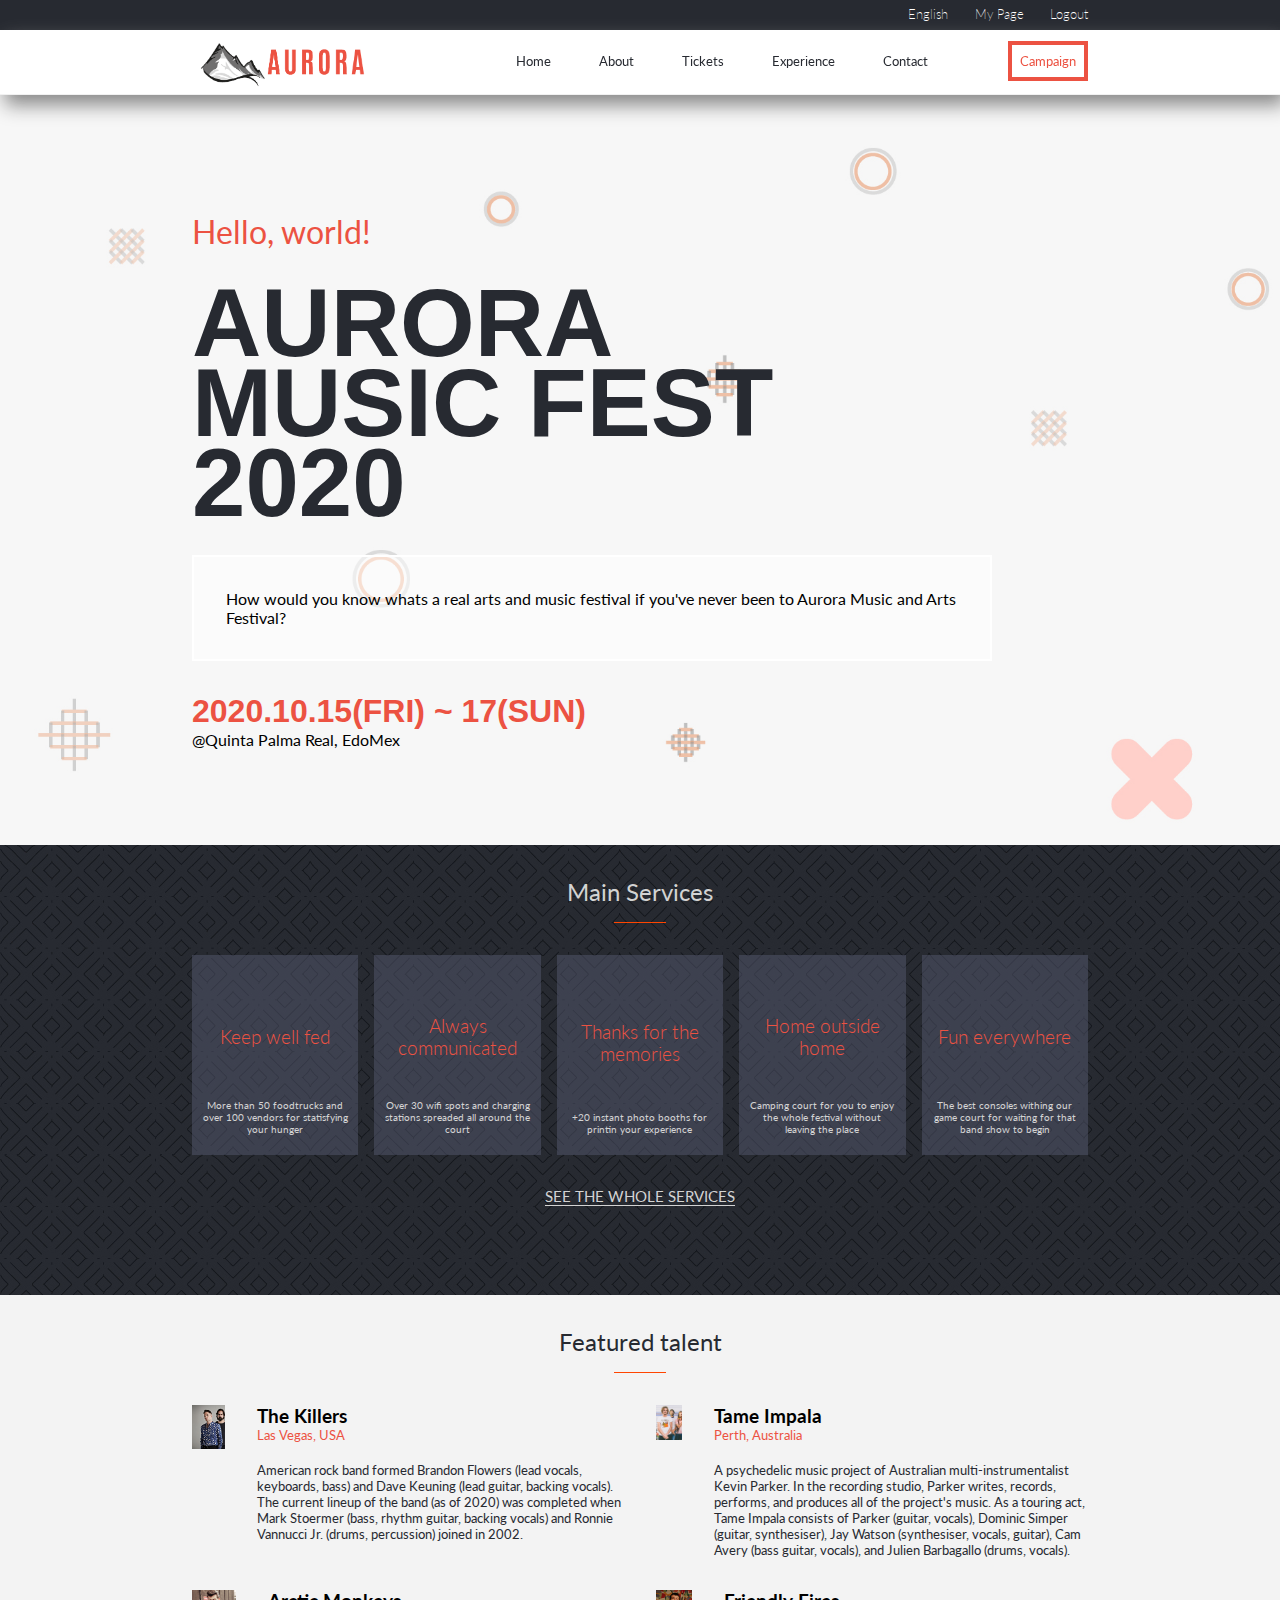
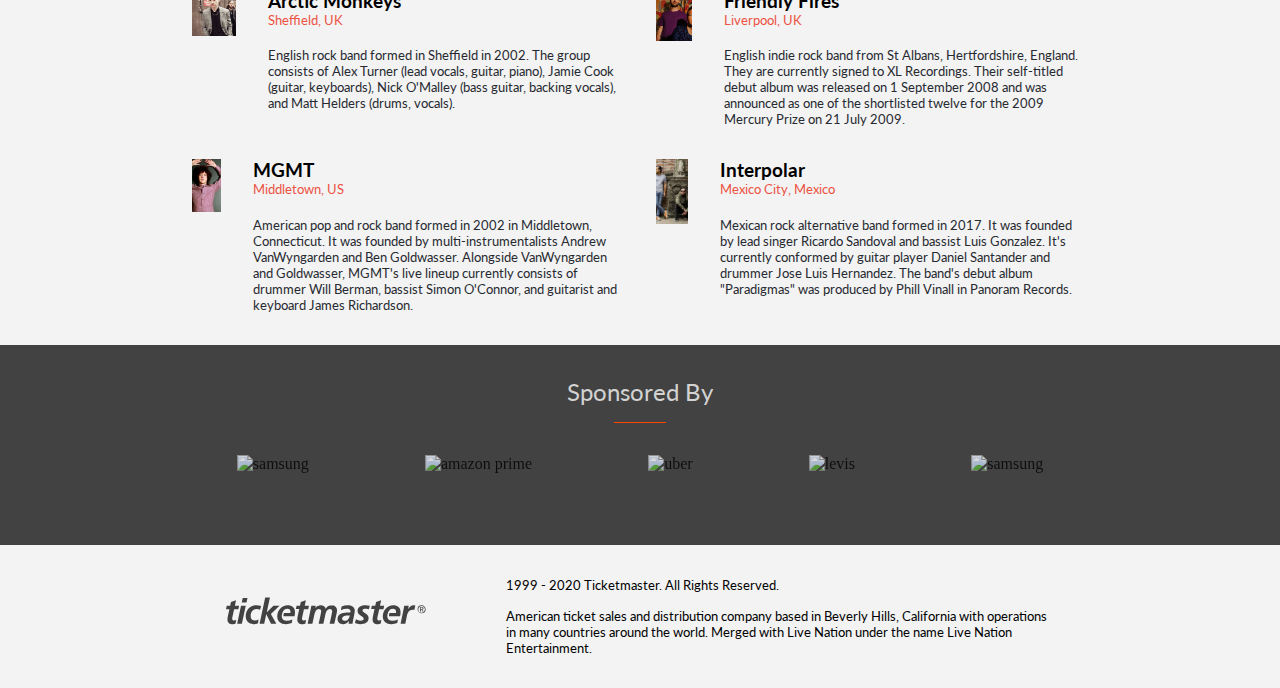
==== about.html @ b19f195b "Added about hml" ====
<!DOCTYPE html>
<html lang="en">

<head>
  <meta charset="UTF-8">
  <meta name="viewport" content="width=device-width, initial-scale=1.0">
  <link rel="stylesheet" href="https://cdnjs.cloudflare.com/ajax/libs/font-awesome/5.12.1/css/all.min.css"
    integrity="sha256-mmgLkCYLUQbXn0B1SRqzHar6dCnv9oZFPEC1g1cwlkk=" crossorigin="anonymous" />
  <link href="//db.onlinewebfonts.com/c/d14035f6b1afeabafbee4abb2ebf0fc6?family=COCOGOOSE" rel="stylesheet"
    type="text/css" />
  <link href="https://fonts.googleapis.com/css?family=Lato&display=swap" rel="stylesheet">
  <link rel="stylesheet" type="text/css" href="style.css">
  <title>Aurora 2020</title>
</head>

<body>
  <header>
    <div class="head-wrapper">
      <div class="links">
        <a href="#">English</a>
        <a href="#">My Page</a>
        <a href="#">Logout</a>
      </div>
      <div class="socials">
        <i class="fab fa-facebook-f"></i>
        <i class="fab fa-twitter"></i>
      </div>
    </div>
  </header>
  <nav class="navbar">
    <div class="nav-wrapper">
      <div class="logo">
        <img src="img/logo.png" alt="main logo" class="logo-img">
      </div>
      <div class="site-sections">
        <ul class="s-list">
          <li><a href="" class="sl-item">Home</a></li>
          <li><a href="" class="sl-item">About</a></li>
          <li><a href="" class="sl-item">Tickets</a></li>
          <li><a href="#" class="sl-item">Experience</a></li>
          <li><a href="#" class="sl-item">Contact</a></li>
          <li><a href="#" class="sl-item campaign">Campaign</a></li>
        </ul>
      </div>
    </div>
  </nav>
  <main>
    <section class="hero b">
      <div class="hero-wrapper">
        <i class="fas fa-bars fa-3x"></i>
        <div class="hero-inner">
          
          <h3>Hello, world!</h3>
          <h1 class="big-text">AURORA MUSIC FEST 2020</h1>
          <div class="exp">
            <p>How would you know whats a real arts and music festival if you've never been to Aurora Music and Arts
              Festival?</p>
          </div>
          <div class="date">
            <h2>2020.10.15(FRI) ~ 17(SUN)</h2>
            <p>@Quinta Palma Real, EdoMex </p>
          </div>
        </div>
      </div>
    </section>

    <section class="program">
      <div class="title-wrapper">
        <h3 class="program-title">Main Services</h3>
        <div class="bottomline"></div>
      </div>
      <div class="boxes">
        <div class="box">
          <i class="fas fa-hamburger fa-3x"></i>
          <h3>Keep well fed</h3>
          <p>More than 50 foodtrucks and over 100 vendors for statisfying your hunger</p>
        </div>
        <div class="box">
          <i class="fas fa-wifi fa-3x"></i>
          <h3>Always communicated</h3>
          <p>Over 30 wifi spots and charging stations spreaded all around the court </p>
        </div>
        <div class="box">
          <i class="fas fa-camera-retro fa-3x"></i>
          <h3>Thanks for the memories</h3>
          <p>+20 instant photo booths for printin your experience</p>
        </div>
        <div class="box">
          <i class="fas fa-campground fa-3x"></i>
          <h3>Home outside home</h3>
          <p>Camping court for you to enjoy the whole festival without leaving the place</p>
        </div>
        <div class="box">
          <i class="fas fa-gamepad fa-3x"></i>
          <h3>Fun everywhere</h3>
          <p>The best consoles withing our game court for waiting for that band show to begin</p>
        </div>
      </div>
      <button class="program-btn">
        See schedule per day
      </button>
      <div class="see-more">
        <a href="#">SEE THE WHOLE SERVICES</a>
      </div>
    </section>

    <section class="line-up">
      <div class="title-wrapper">
        <h3 class="program-title dark">Featured talent</h3>
        <div class="bottomline"></div>
      </div>

      <div class="lineup-wrapper">

        <div class="band">
          <div class="band-imgwrapper">
            <img src="img/band1.jpg" alt="band1" class="band-img">
          </div>

          <div class="band-info">
            <h3>The Killers</h3>
            <p class="toptext">
              Las Vegas, USA
            </p>
            <p class="bottomtext">
              American rock band formed Brandon Flowers (lead vocals,
              keyboards, bass) and Dave Keuning (lead guitar, backing vocals). The current lineup of the band (as of
              2020) was completed when Mark Stoermer (bass, rhythm guitar, backing vocals) and Ronnie Vannucci Jr.
              (drums, percussion) joined in 2002.</p>
          </div>
        </div>

        <div class="band">
          <div class="band-imgwrapper">
            <img src="img/band2.jpg" alt="band2" class="band-img">
          </div>
          <div class="band-info">
            <h3>Tame Impala</h3>
            <p class="toptext">
              Perth, Australia
            </p>
            <p class="bottomtext">
              A psychedelic music project of Australian multi-instrumentalist Kevin Parker. In the recording
              studio, Parker writes, records, performs, and produces all of the project's music. As a touring act,
              Tame Impala consists of Parker (guitar, vocals), Dominic Simper (guitar, synthesiser), Jay Watson
              (synthesiser, vocals, guitar), Cam Avery (bass guitar, vocals), and Julien Barbagallo (drums, vocals).
            </p>
          </div>
        </div>

        <div class="band">
          <div class="band-imgwrapper dissapear">
            <img src="img/band3.jpg" alt="band3" class="band-img">
          </div>
          <div class="band-info">
            <h3>Arctic Monkeys</h3>
            <p class="toptext">
              Sheffield, UK
            </p>
            <p class="bottomtext">
              English rock band formed in Sheffield in 2002. The group consists of Alex Turner (lead vocals, guitar,
              piano), Jamie Cook (guitar, keyboards), Nick O'Malley (bass guitar, backing vocals), and Matt Helders
              (drums, vocals).</p>
          </div>
        </div>

        <div class="band disappear">
          <div class="band-imgwrapper">
            <img src="img/band4.jpg" alt="band4" class="band-img">
          </div>
          <div class="band-info">
            <h3>Friendly Fires</h3>
            <p class="toptext">
              Liverpool, UK
            </p>
            <p class="bottomtext">
              English indie rock band from St Albans, Hertfordshire, England. They are currently signed to XL
              Recordings. Their self-titled debut album was released on 1 September 2008 and was announced as one
              of the shortlisted twelve for the 2009 Mercury Prize on 21 July 2009.
            </p>
          </div>
        </div>

        <div class="band disappear">
          <div class="band-imgwrapper">
            <img src="img/band5.jpg" alt="band4" class="band-img">
          </div>
          <div class="band-info">
            <h3>MGMT</h3>
            <p class="toptext">
              Middletown, US
            </p>
            <p class="bottomtext">
              American pop and rock band formed in 2002 in Middletown, Connecticut. It was founded by
              multi-instrumentalists Andrew VanWyngarden and Ben Goldwasser. Alongside VanWyngarden and Goldwasser,
              MGMT's live lineup currently consists of drummer Will Berman, bassist Simon O'Connor, and guitarist and
              keyboard James Richardson.</p>
          </div>
        </div>

        <div class="band disappear">
          <div class="band-imgwrapper">
            <img src="img/band6.jpg" alt="band4" class="band-img">
          </div>
          <div class="band-info">
            <h3>Interpolar</h3>
            <p class="toptext">
              Mexico City, Mexico
            </p>
            <p class="bottomtext">
              Mexican rock alternative band formed in 2017. It was founded by lead singer Ricardo Sandoval and bassist
              Luis Gonzalez.
              It's currently conformed by guitar player Daniel Santander and drummer Jose Luis Hernandez. The band's
              debut album "Paradigmas" was
              produced by Phill Vinall in Panoram Records.
            </p>
          </div>
        </div>
        <button class="lineup-btn">MORE &nbsp;<i class="fas fa-chevron-down"></i></button>
      </div>

    


    </section>

    <section class="sponsors">
      <div class="title-wrapper">
        <h3 class="program-title">Sponsored By</h3>
        <div class="bottomline"></div>
      </div>

      <div class="sponsors-wrapper">

        <div class="sponsors-logos">
          <div class="sp-container">
            <img src="https://cdncc19.s3.amazonaws.com/img/corona-capital-capitulo-10-samsung.png" alt="samsung"
              class="spon-logo">
          </div>
          <div class="sp-container">
            <img src="https://cdncc19.s3.amazonaws.com/img/corona-capital-capitulo-10-amazon.png" alt="amazon prime"
              class="spon-logo">
          </div>
          <div class="sp-container">
            <img src="https://cdncc19.s3.amazonaws.com/img/corona-capital-capitulo-10-uber.png" alt="uber"
              class="spon-logo">
          </div>
          <div class="sp-container disappear">
            <img src="https://cdncc19.s3.amazonaws.com/img/corona-capital-capitulo-10-levis.png" alt="levis"
              class="spon-logo">
          </div>
          <div class="sp-container disappear">
            <img src="https://cdncc19.s3.amazonaws.com/img/corona-capital-capitulo-10-vans.png" alt="samsung"
              class="spon-logo">
          </div>
        </div>
      </div>

    </section>
  </main>

  <footer>
    <div class="footer-box">
      <div class="footer-logo">
        <svg xmlns="http://www.w3.org/2000/svg" viewBox="0 0 135 24">
          <path
            d="M41.57 6.27c-4.02 0-6.97 3.63-6.97 7.4 0 3.62 2.38 5.32 5.9 5.32 1.3 0 2.66-.3 3.9-.68l.4-2.5a8.98 8.98 0 0 1-3.75.86c-2.04 0-3.23-.71-3.39-2.62l-.02-.34v-.1a6.46 6.46 0 0 1 .52-2.41c.61-1.55 1.48-2.62 3.36-2.62 1.33 0 2.02.73 2.02 2.03 0 .28-.02.54-.07.83H39.1a7.57 7.57 0 0 0-.34 2.17h7.5c.2-.9.32-1.8.32-2.72 0-3.09-2-4.62-5.02-4.62zm-5.4.28h-4.15l-4.44 4.41h-.05L29.65 1h-3.19l-3.78 17.7h3.11l1.38-6.44h.05l3.16 6.45h3.6l-3.7-6.62 5.88-5.54zm15.16 8.8a5 5 0 0 1 .15-1.18l1.16-5.3h2.86l.5-2.32h-2.86l.79-3.61-3.42 1.1-.55 2.5h-2.3l-.51 2.32h2.3l-.9 4.11c-.2.97-.4 1.89-.4 2.83 0 2.34 1.52 3.2 3.69 3.2.54 0 1.16-.18 1.7-.3l.56-2.45a4.28 4.28 0 0 1-1.55.28c-.72 0-1.22-.44-1.22-1.18zm-47.14 0c0-.47.07-.9.14-1.18l1.16-5.3h2.86l.5-2.32H5.99l.79-3.61-3.43 1.1-.54 2.5H.5L0 8.87h2.3l-.9 4.11c-.21.97-.4 1.89-.4 2.83C1 18.14 2.52 19 4.69 19c.54 0 1.16-.18 1.7-.3l.56-2.45a4.27 4.27 0 0 1-1.55.28c-.71 0-1.22-.44-1.22-1.18zm12.48-1.98c0-2.29 1.42-4.65 3.97-4.65.88 0 1.7.21 2.33.62l.78-2.6a11.4 11.4 0 0 0-3.19-.47c-4.4 0-7.22 3.23-7.22 7.48 0 3.14 2.04 5.24 5.2 5.24 1.05 0 2.1-.1 3.07-.57l.36-2.5c-.83.4-1.81.61-2.6.61-2.18 0-2.7-1.58-2.7-3.16zM14.5 1.31h-3.19l-.67 3.02h3.2l.66-3.02zm-4.36 5.24L7.54 18.7h3.19l2.61-12.16h-3.19zm72.06-.27c-1.43 0-2.81.26-4.17.73l-.45 2.53a9.48 9.48 0 0 1 4.02-.95c1.12 0 2.45.35 2.45 1.58 0 .36 0 .71-.1 1.04h-1.11c-3 0-7.52.3-7.52 4.32 0 2.24 1.57 3.47 3.78 3.47 1.76 0 2.86-.78 3.95-2.15h.05l-.33 1.87h2.68c.29-2.3 1.5-7.06 1.5-8.7 0-2.85-2.3-3.74-4.75-3.74zM80 16.68c-.82 0-1.62-.42-1.62-1.27 0-2.05 2.56-2.31 4.1-2.31h1.13c-.5 1.96-1.24 3.58-3.61 3.58zM71.6 6.27c-1.72 0-3.5.73-4.31 2.31h-.05c-.17-1.47-1.67-2.31-3.12-2.31-1.5 0-2.9.66-3.75 1.9h-.05l.29-1.62h-2.98l-.26 1.35-2.23 10.8h3.18l1.26-5.78c.4-1.63 1-4.2 3.16-4.2.82 0 1.5.57 1.5 1.46 0 .74-.23 1.87-.4 2.6l-1.28 5.93h3.18L67 12.92c.4-1.65.95-4.2 3.17-4.2.8 0 1.5.57 1.5 1.46 0 .74-.24 1.87-.4 2.6l-1.3 5.93h3.2l1.27-5.81c.27-1 .55-2.22.55-3.3a3.4 3.4 0 0 0-3.4-3.33zm41.24 0c-4.02 0-6.97 3.63-6.97 7.4 0 3.62 2.38 5.32 5.9 5.32 1.3 0 2.66-.3 3.9-.68l.4-2.5a9 9 0 0 1-3.75.86c-2.04 0-3.23-.71-3.38-2.62-.01-.12-.03-.22-.03-.34v-.1c.02-.84.2-1.66.53-2.41.6-1.55 1.47-2.62 3.35-2.62 1.33 0 2.02.73 2.02 2.03 0 .28-.02.54-.07.83h-4.36a7.57 7.57 0 0 0-.34 2.17h7.5c.2-.9.32-1.8.32-2.72 0-3.09-2-4.62-5.02-4.62zm10.18 2.57h-.05l.43-2.3h-3.05l-.28 1.64-2.19 10.53h3.19l1.14-5.46c.4-1.96 1.5-3.96 3.76-3.96.4 0 .85.07 1.2.19l.68-3.1a4.9 4.9 0 0 0-1.22-.11c-1.47 0-3.04 1.25-3.61 2.57zm-20.87 6.51c0-.47.07-.9.14-1.18l1.17-5.3h2.85l.5-2.32h-2.85l.78-3.61-3.42 1.1-.55 2.5h-2.3l-.5 2.32h2.3l-.9 4.11c-.22.97-.4 1.89-.4 2.83 0 2.34 1.52 3.2 3.68 3.2.55 0 1.17-.18 1.71-.3l.55-2.45c-.4.17-.98.28-1.55.28-.71 0-1.21-.44-1.21-1.18zm-13.31-5.21c0 3.04 4.13 3.23 4.13 5.2 0 .98-1.12 1.33-2.19 1.33a6.01 6.01 0 0 1-3.04-.94l-.7 2.53a8.8 8.8 0 0 0 3.74.73c2.74 0 5.52-.95 5.52-4.1 0-2.98-4.14-3.55-4.14-5.08 0-.97 1.19-1.23 2.14-1.23.9 0 1.79.26 2.13.44l.69-2.38a13.27 13.27 0 0 0-2.98-.37c-2.53 0-5.3 1.01-5.3 3.87zm43.23-3.86A2.74 2.74 0 0 0 129.33 9c0 1.5 1.23 2.72 2.74 2.72A2.73 2.73 0 0 0 134.81 9c0-1.5-1.23-2.72-2.74-2.72zm.01 5.04A2.23 2.23 0 0 1 129.86 9c0-1.3.95-2.31 2.22-2.31 1.26 0 2.21 1.01 2.21 2.31s-.95 2.32-2.2 2.32zm1.28-3.02c0-.6-.36-.9-1.1-.9h-1.23v3.2h.52V9.17h.44l.9 1.41h.55l-.91-1.4c.5 0 .83-.38.83-.89zm-1.81.48V7.8h.62c.34 0 .66.1.66.47 0 .41-.26.5-.66.5h-.62z" />
        </svg>
      </div>
      <div class="footer-info">
        <p>1999 - 2020 Ticketmaster. All Rights Reserved.</p><br>
        <p class="ticketmaster-info">American ticket sales and distribution company based in Beverly Hills, California
          with operations in many
          countries around the world. Merged with Live Nation under the name Live Nation Entertainment.
        </p>
      </div>
    </div>

  </footer>

</body>

</html>
---- style.css ----
@import url(//db.onlinewebfonts.com/c/d14035f6b1afeabafbee4abb2ebf0fc6?family=COCOGOOSE);

@font-face {
  font-family: "COCOGOOSE";
  src: url("//db.onlinewebfonts.com/t/d14035f6b1afeabafbee4abb2ebf0fc6.eot");
  src: url("//db.onlinewebfonts.com/t/d14035f6b1afeabafbee4abb2ebf0fc6.eot?#iefix") format("embedded-opentype"), url("//db.onlinewebfonts.com/t/d14035f6b1afeabafbee4abb2ebf0fc6.woff2") format("woff2"), url("//db.onlinewebfonts.com/t/d14035f6b1afeabafbee4abb2ebf0fc6.woff") format("woff"), url("//db.onlinewebfonts.com/t/d14035f6b1afeabafbee4abb2ebf0fc6.ttf") format("truetype"), url("//db.onlinewebfonts.com/t/d14035f6b1afeabafbee4abb2ebf0fc6.svg#COCOGOOSE") format("svg");
}

*,
*::before,
*::after {
  padding: 0;
  margin: 0;
  box-sizing: border-box;
}

h1,
h2 {
  font-family: COCOGOOSE, sans-serif;
}

h3,
p {
  font-family: 'Lato', sans-serif;
}

a {
  font-family: 'Lato', sans-serif;
  text-decoration: none;
}

ul {
  list-style-type: none;
}

/* https://www.freepik.com/free-photo/hand-crowd-disco_1419713.htm#page=1&query=music%20festival&position=4 */

header {
  background-color: #272a31;
  color: white;
  height: 30px;
}

.head-wrapper {
  width: 70%;
  margin: 0 auto;
  padding-top: 0.4rem;
}

.links a {
  text-decoration: none;
  color: white;
  font-size: 0.8rem;
  font-weight: 200;
}

.socials {
  float: right;
  margin: 0 2rem;
}

.socials i {
  padding: 0 5px;
}

.links {
  width: 180px;
  float: right;
  display: flex;
  justify-content: space-between;
}

/* Navbar */

.navbar {
  background-color: rgb(255, 255, 255);
  height: 65px;
  position: sticky;
  top: 0;
  border-bottom: 1px solid rgb(241, 241, 241);
  box-shadow: 5px 10px 18px #888;
  z-index: 1;
}

.nav-wrapper {
  width: 70%;
  margin: 0 auto;
  display: flex;
  justify-content: space-between;
}

.s-list {
  display: flex;
}

.s-list li {
  margin-left: 3rem;
  margin-top: 1.4rem;
}

.s-list a {
  color: #272a31;
  font-size: 0.8rem;
}

.sl-item.campaign {
  border: 4px solid #ec5242;
  color: #ec5242;
  padding: 8px;
  margin-left: 2rem;
}

.logo {
  width: 180px;
  height: auto;
}

.logo-img {
  width: 100%;
}

/* Hero */

.fas.fa-bars {
  display: none;
}

.hero {
  background-image: url(img/hero5.jpg);
  background-repeat: no-repeat;
  background-size: cover;
  background-position: center;
  height: 750px;
}

.hero.b {
  background-image: url(img/hero5b.jpg);
}

.hero-wrapper {
  width: 70%;
  height: inherit;
  margin: 0 auto;
  position: relative;
}

.hero-inner {
  position: absolute;
  bottom: 6rem;
}

.hero-wrapper h3 {
  color: #ec5242;
  font-size: 2rem;
  font-weight: 400;
  margin-bottom: 2rem;
}

.big-text {
  margin: 2rem 0;
  color: #272a31;
  font-size: 6rem;
  line-height: 5rem;
  max-width: 700px;
}

.exp {
  border: 2px solid white;
  background-color: rgba(255, 255, 255, 0.5);
  max-width: 800px;
  margin: 2rem 0;
  padding: 2rem;
}

.date h2 {
  color: #ec5242;
  font-size: 2rem;
}

/* Program */

.program {
  background-image: url(img/programbg.jpg);
  min-height: 50vh;
  padding-bottom: 2rem;
}

.see-more {
  width: 30%;
  margin: 0 auto;
  text-align: center;
}

.program a {
  color: #d3d3d3;
  border-bottom: 1px solid #d3d3d3;
  padding-top: 1rem;
  font-size: 15px;
  margin-bottom: 2rem;
}

.title-wrapper {
  width: 20%;
  margin: 0 auto;
}

.program-title {
  text-align: center;
  margin: 0 auto;
  color: #d3d3d3;
  padding-bottom: 1rem;
  position: relative;
  font-size: 1.5rem;
  font-weight: 400;
  padding-top: 2rem;
}

.bottomline {
  width: 20%;
  margin: 0 auto;
  border-bottom: 1px solid orangered;
}

.boxes {
  width: 70%;
  margin: 0 auto;
  display: grid;
  grid-template-columns: repeat(5, 1fr);
  grid-gap: 1rem;
  padding: 2rem 0;
}

.box {
  display: flex;
  flex-direction: column;
  align-items: center;
  justify-content: space-between;
  text-align: center;
  background-color: rgba(84, 88, 110, 0.5);
  height: 200px;
  padding: 20px 10px;
}

.box h3 {
  color: #ec5242;
  font-weight: 300;
}

.box i {
  color: white;
}

.box p {
  font-size: 0.8vw;
  color: #d3d3d3;
}

.program-btn {
  background-color: #ec5242;
  color: white;
  border: none;
  padding: 30px 25px;
  font-size: 1rem;
  display: none;
}

/* Line up */

.line-up {
  background-color: #f3f3f3;
}

.program-title.dark {
  color: #272a31;
}

.program-title.dark::before {
  left: 3.5rem;
}

.lineup-wrapper {
  width: 70%;
  margin: 0 auto;
  display: grid;
  grid-template-columns: 1fr 1fr;
  justify-content: center;
  padding-top: 2rem;
  padding-bottom: 2rem;
  grid-gap: 2rem;
}

.band {
  display: flex;
  justify-content: space-between;
}

.band-imgwrapper {
  height: 120px;
  width: 150px;
  overflow: hidden;
}

.band-img {
  width: 200%;
}

.band-info {
  max-width: 400px;
  margin-left: 2rem;
}

.toptext {
  color: #ec5242;
  font-size: 0.8rem;
}

.bottomtext {
  color: #272a31;
  font-size: 0.8rem;
  padding-top: 1.2rem;
}

.lineup-btn {
  display: none;
}

/* Sponsors */

.sponsors {
  background-color: #424242;
  height: 200px;
}

.sponsors-wrapper {
  width: 70%;
  margin: 0 auto;
  height: 25vh;
  padding-bottom: 2rem;
  display: flex;
  flex-direction: column;
  align-items: center;
}

.sponsors-logos {
  margin: 0 auto;
  width: 90%;
  padding-top: 2rem;
  justify-content: space-between;
  display: flex;
}

.sp-container {
  max-width: 150px;
}

.spon-logo {
  width: 100%;
  filter: opacity(80%);
}

.sponsors-wrapper.appear {
  display: none;
}

/* Footer */

footer {
  background-color: #f3f3f3;
}

.footer-box {
  width: 70%;
  margin: 0 auto;
  display: flex;
  justify-content: center;
  align-items: center;
  padding: 2rem 0;
}

.footer-logo {
  width: 200px;
  fill: #424242;
}

.footer-info {
  width: 70%;
  padding-left: 5rem;
  font-size: 0.8rem;
}

/* MOBILE SIZE */

@media (max-width: 768px) {
  header,
  .navbar {
    display: none;
  }

  .hero-wrapper {
    width: 90%;
    position: relative;
  }

  .fas.fa-bars {
    display: block;
    color: #272a31;
    opacity: 80%;
    position: absolute;
    top: 2rem;
  }

  .hero-inner h3 {
    margin-bottom: 1rem;
  }

  .big-text {
    font-size: 4rem;
    line-height: 4rem;
    margin: 0;
  }

  .exp {
    font-size: 1em;
    margin: 1rem 0;
  }

  .date h2 {
    font-size: 1rem;
  }

  /* Program Mobile */

  .title-wrapper {
    width: 60%;
  }

  .boxes {
    width: 90%;
    grid-template-columns: 1fr;
  }

  .box {
    display: grid;
    grid-template-columns: 1fr 3fr 4fr;
    grid-gap: 15px;
    text-align: start;
    height: auto;
  }

  .box i {
    font-size: 2rem;
  }

  .box h3 {
    font-size: 15px;
  }

  .box p {
    font-size: 12px;
  }

  .see-more {
    display: none;
  }

  .program-btn {
    display: block;
    margin: 0 auto;
  }

  .program-btn:hover {
    cursor: pointer;
  }

  /* Line up Mobile */

  .lineup-wrapper {
    width: 90%;
    grid-template-columns: 1fr;
  }

  .band-imgwrapper {
    width: 180px;
  }

  .band.disappear {
    display: none;
  }

  .lineup-btn {
    display: block;
    width: 100%;
    background: none;
    border: 1px solid #d3d3d3;
    padding: 20px;
  }

  .lineup-btn:hover {
    cursor: pointer;
  }

  .fa-chevron-down {
    color: #ec5242;
  }

  /* Sponsors Mobile */

  .sponsors {
    height: 250px;
  }

  .sponsors-wrapper {
    min-width: 200px;
    max-width: 45%;
    height: auto;
  }

  .sponsors-logos {
    flex-flow: row wrap;
    justify-content: center;
  }

  .sp-container {
    max-width: 80px;
  }

  /* Footer Mobile */

  .footer-info {
    padding-left: 2rem;
  }

  .ticketmaster-info {
    display: none;
  }
}
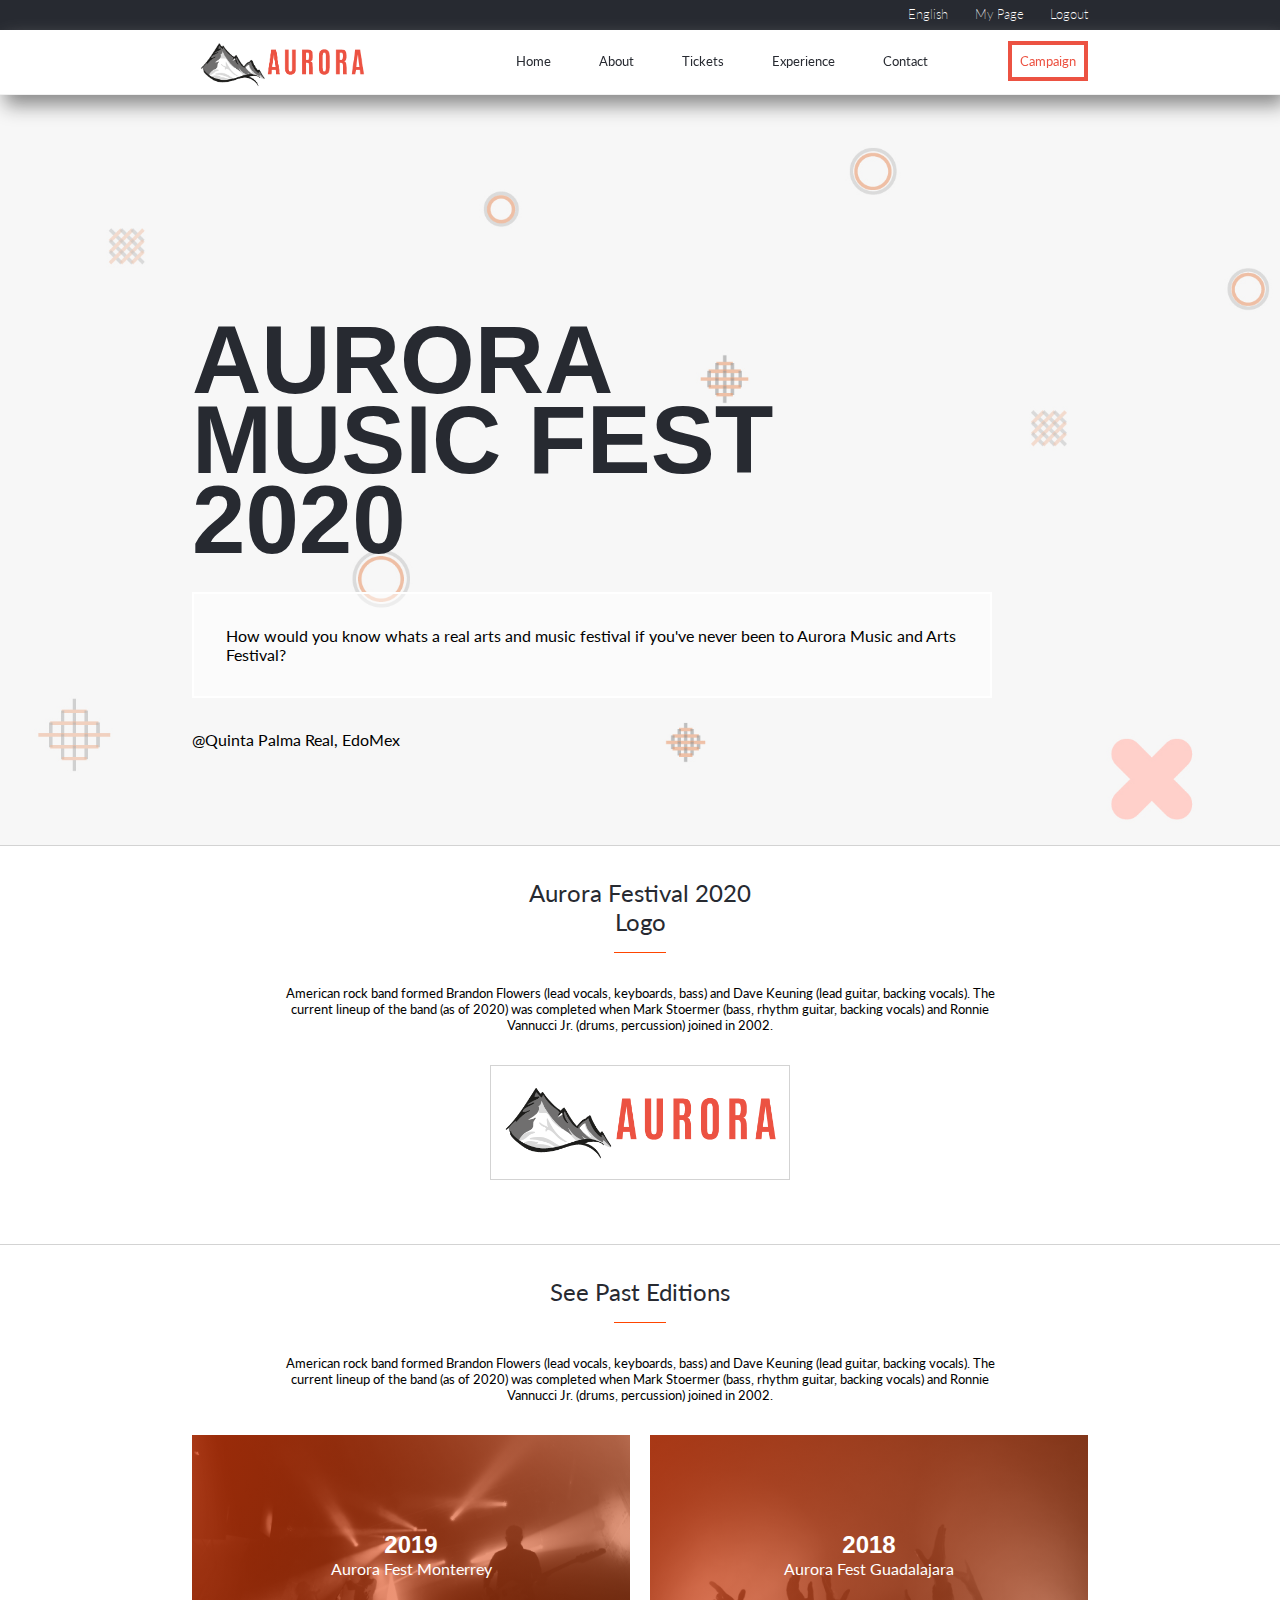
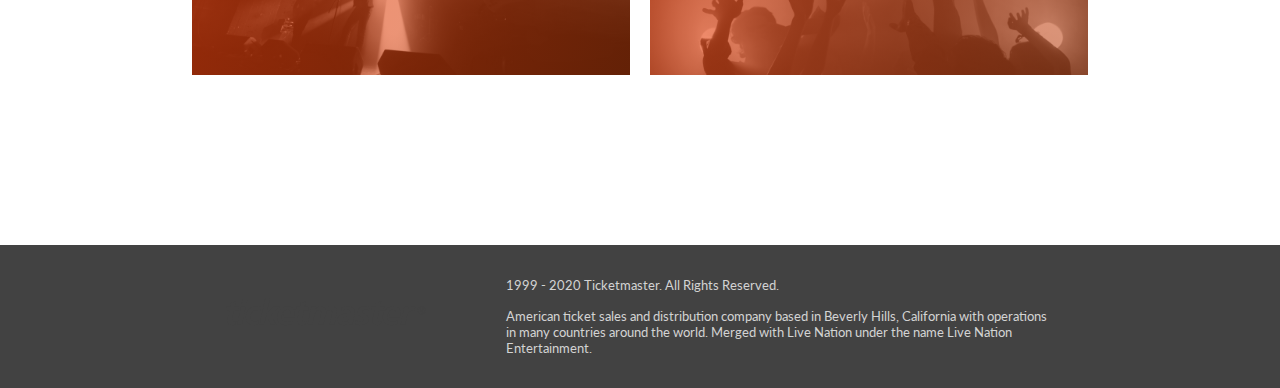
==== commit a80ecbd5: "Finished about logo and past editions sections" ====
--- a/about.html
+++ b/about.html
@@ -45,186 +45,76 @@
     </div>
   </nav>
   <main>
-    <section class="hero b">
+    <section class="hero about">
       <div class="hero-wrapper">
         <i class="fas fa-bars fa-3x"></i>
         <div class="hero-inner">
-          
-          <h3>Hello, world!</h3>
+
           <h1 class="big-text">AURORA MUSIC FEST 2020</h1>
           <div class="exp">
             <p>How would you know whats a real arts and music festival if you've never been to Aurora Music and Arts
               Festival?</p>
           </div>
           <div class="date">
-            <h2>2020.10.15(FRI) ~ 17(SUN)</h2>
             <p>@Quinta Palma Real, EdoMex </p>
           </div>
         </div>
       </div>
     </section>
 
-    <section class="program">
+
+    <section class="about-logo">
+
       <div class="title-wrapper">
-        <h3 class="program-title">Main Services</h3>
+        <h3 class="program-title dark">Aurora Festival 2020 Logo</h3>
         <div class="bottomline"></div>
       </div>
-      <div class="boxes">
-        <div class="box">
-          <i class="fas fa-hamburger fa-3x"></i>
-          <h3>Keep well fed</h3>
-          <p>More than 50 foodtrucks and over 100 vendors for statisfying your hunger</p>
-        </div>
-        <div class="box">
-          <i class="fas fa-wifi fa-3x"></i>
-          <h3>Always communicated</h3>
-          <p>Over 30 wifi spots and charging stations spreaded all around the court </p>
-        </div>
-        <div class="box">
-          <i class="fas fa-camera-retro fa-3x"></i>
-          <h3>Thanks for the memories</h3>
-          <p>+20 instant photo booths for printin your experience</p>
-        </div>
-        <div class="box">
-          <i class="fas fa-campground fa-3x"></i>
-          <h3>Home outside home</h3>
-          <p>Camping court for you to enjoy the whole festival without leaving the place</p>
-        </div>
-        <div class="box">
-          <i class="fas fa-gamepad fa-3x"></i>
-          <h3>Fun everywhere</h3>
-          <p>The best consoles withing our game court for waiting for that band show to begin</p>
+      <div class="about-logowrapper">
+
+        <p class="about-logo-info">
+          American rock band formed Brandon Flowers (lead vocals,
+          keyboards, bass) and Dave Keuning (lead guitar, backing vocals). The current lineup of the band (as of
+          2020) was completed when Mark Stoermer (bass, rhythm guitar, backing vocals) and Ronnie Vannucci Jr.
+          (drums, percussion) joined in 2002.
+        </p>
+
+        <div class="about-logo img">
+          <img src="img/logo.png" alt="aurora logo" class="aurora-about-logo">
         </div>
       </div>
-      <button class="program-btn">
-        See schedule per day
-      </button>
-      <div class="see-more">
-        <a href="#">SEE THE WHOLE SERVICES</a>
-      </div>
-    </section>
-
-    <section class="line-up">
-      <div class="title-wrapper">
-        <h3 class="program-title dark">Featured talent</h3>
-        <div class="bottomline"></div>
-      </div>
-
-      <div class="lineup-wrapper">
-
-        <div class="band">
-          <div class="band-imgwrapper">
-            <img src="img/band1.jpg" alt="band1" class="band-img">
-          </div>
-
-          <div class="band-info">
-            <h3>The Killers</h3>
-            <p class="toptext">
-              Las Vegas, USA
-            </p>
-            <p class="bottomtext">
-              American rock band formed Brandon Flowers (lead vocals,
-              keyboards, bass) and Dave Keuning (lead guitar, backing vocals). The current lineup of the band (as of
-              2020) was completed when Mark Stoermer (bass, rhythm guitar, backing vocals) and Ronnie Vannucci Jr.
-              (drums, percussion) joined in 2002.</p>
-          </div>
-        </div>
-
-        <div class="band">
-          <div class="band-imgwrapper">
-            <img src="img/band2.jpg" alt="band2" class="band-img">
-          </div>
-          <div class="band-info">
-            <h3>Tame Impala</h3>
-            <p class="toptext">
-              Perth, Australia
-            </p>
-            <p class="bottomtext">
-              A psychedelic music project of Australian multi-instrumentalist Kevin Parker. In the recording
-              studio, Parker writes, records, performs, and produces all of the project's music. As a touring act,
-              Tame Impala consists of Parker (guitar, vocals), Dominic Simper (guitar, synthesiser), Jay Watson
-              (synthesiser, vocals, guitar), Cam Avery (bass guitar, vocals), and Julien Barbagallo (drums, vocals).
-            </p>
-          </div>
-        </div>
-
-        <div class="band">
-          <div class="band-imgwrapper dissapear">
-            <img src="img/band3.jpg" alt="band3" class="band-img">
-          </div>
-          <div class="band-info">
-            <h3>Arctic Monkeys</h3>
-            <p class="toptext">
-              Sheffield, UK
-            </p>
-            <p class="bottomtext">
-              English rock band formed in Sheffield in 2002. The group consists of Alex Turner (lead vocals, guitar,
-              piano), Jamie Cook (guitar, keyboards), Nick O'Malley (bass guitar, backing vocals), and Matt Helders
-              (drums, vocals).</p>
-          </div>
-        </div>
-
-        <div class="band disappear">
-          <div class="band-imgwrapper">
-            <img src="img/band4.jpg" alt="band4" class="band-img">
-          </div>
-          <div class="band-info">
-            <h3>Friendly Fires</h3>
-            <p class="toptext">
-              Liverpool, UK
-            </p>
-            <p class="bottomtext">
-              English indie rock band from St Albans, Hertfordshire, England. They are currently signed to XL
-              Recordings. Their self-titled debut album was released on 1 September 2008 and was announced as one
-              of the shortlisted twelve for the 2009 Mercury Prize on 21 July 2009.
-            </p>
-          </div>
-        </div>
-
-        <div class="band disappear">
-          <div class="band-imgwrapper">
-            <img src="img/band5.jpg" alt="band4" class="band-img">
-          </div>
-          <div class="band-info">
-            <h3>MGMT</h3>
-            <p class="toptext">
-              Middletown, US
-            </p>
-            <p class="bottomtext">
-              American pop and rock band formed in 2002 in Middletown, Connecticut. It was founded by
-              multi-instrumentalists Andrew VanWyngarden and Ben Goldwasser. Alongside VanWyngarden and Goldwasser,
-              MGMT's live lineup currently consists of drummer Will Berman, bassist Simon O'Connor, and guitarist and
-              keyboard James Richardson.</p>
-          </div>
-        </div>
-
-        <div class="band disappear">
-          <div class="band-imgwrapper">
-            <img src="img/band6.jpg" alt="band4" class="band-img">
-          </div>
-          <div class="band-info">
-            <h3>Interpolar</h3>
-            <p class="toptext">
-              Mexico City, Mexico
-            </p>
-            <p class="bottomtext">
-              Mexican rock alternative band formed in 2017. It was founded by lead singer Ricardo Sandoval and bassist
-              Luis Gonzalez.
-              It's currently conformed by guitar player Daniel Santander and drummer Jose Luis Hernandez. The band's
-              debut album "Paradigmas" was
-              produced by Phill Vinall in Panoram Records.
-            </p>
-          </div>
-        </div>
-        <button class="lineup-btn">MORE &nbsp;<i class="fas fa-chevron-down"></i></button>
-      </div>
-
-    
-
 
     </section>
 
-    <section class="sponsors">
+    <section class="see-past">
+
+      <div class="title-wrapper">
+        <h3 class="program-title dark">See Past Editions</h3>
+        <div class="bottomline"></div>
+      </div>
+      <div class="about-logowrapper">
+
+        <p class="about-logo-info">
+          American rock band formed Brandon Flowers (lead vocals,
+          keyboards, bass) and Dave Keuning (lead guitar, backing vocals). The current lineup of the band (as of
+          2020) was completed when Mark Stoermer (bass, rhythm guitar, backing vocals) and Ronnie Vannucci Jr.
+          (drums, percussion) joined in 2002.
+        </p>
+      </div>
+      <div class="see-past-img">
+        <div class="past-ed1">
+          <h2>2019</h2>
+          <p>Aurora Fest Monterrey</p>
+        </div>
+        <div class="past-ed1 two">
+          <h2>2018</h2>
+          <p>Aurora Fest Guadalajara</p>
+        </div>
+        </div>
+      </div>
+
+    </section>
+
+    <section class="sponsors about">
       <div class="title-wrapper">
         <h3 class="program-title">Sponsored By</h3>
         <div class="bottomline"></div>
@@ -259,7 +149,7 @@
     </section>
   </main>
 
-  <footer>
+  <footer class="footer about">
     <div class="footer-box">
       <div class="footer-logo">
         <svg xmlns="http://www.w3.org/2000/svg" viewBox="0 0 135 24">
--- a/style.css
+++ b/style.css
@@ -32,8 +32,6 @@
 ul {
   list-style-type: none;
 }
-
-/* https://www.freepik.com/free-photo/hand-crowd-disco_1419713.htm#page=1&query=music%20festival&position=4 */
 
 header {
   background-color: #272a31;
@@ -119,6 +117,8 @@
   width: 100%;
 }
 
+/* ----- MAIN PAGE ----- */
+
 /* Hero */
 
 .fas.fa-bars {
@@ -133,7 +133,7 @@
   height: 750px;
 }
 
-.hero.b {
+.hero.about {
   background-image: url(img/hero5b.jpg);
 }
 
@@ -324,6 +324,63 @@
   display: none;
 }
 
+/* About */
+
+.about-logo {
+  border-top: 1px solid #d3d3d3;
+  border-bottom: 1px solid #d3d3d3;
+}
+
+.about-logowrapper {
+  border: none;
+  width: 70%;
+  margin: 0 auto;
+  font-size: 0.8rem;
+  text-align: center;
+  padding: 2rem 5rem;
+}
+
+.about-logo.img {
+  border: 1px solid #d3d3d3;
+  max-width: 300px;
+  margin: 2rem auto;
+}
+
+.aurora-about-logo {
+  width: 100%;
+}
+
+/* See past */
+.see-past {
+  height: 600px;
+}
+
+.see-past-img {
+  width: 70%;
+  margin: 0 auto;
+  display: grid;
+  grid-template-columns: 1fr 1fr;
+  grid-gap: 20px;
+  justify-content: center;
+  justify-self: center;
+}
+
+.past-ed1 {
+  background-image: linear-gradient(115deg, rgba(252, 64, 7, 0.6), rgba(185, 53, 0, 0.5)), url(img/past-ed1.jpg);
+  background-size: cover;
+  background-position: center;
+  height: 240px;
+  color: white;
+  text-align: center;
+  display: flex;
+  flex-direction: column;
+  justify-content: center;
+}
+
+.past-ed1.two {
+  background-image: linear-gradient(115deg, rgba(252, 64, 7, 0.6), rgba(185, 53, 0, 0.5)), url(img/past-ed2.jpg);
+}
+
 /* Sponsors */
 
 .sponsors {
@@ -331,6 +388,10 @@
   height: 200px;
 }
 
+.sponsors.about {
+  display: none;
+}
+
 .sponsors-wrapper {
   width: 70%;
   margin: 0 auto;
@@ -366,6 +427,11 @@
 
 footer {
   background-color: #f3f3f3;
+}
+
+.footer.about {
+  background-color: #424242;
+  color: #d3d3d3;
 }
 
 .footer-box {
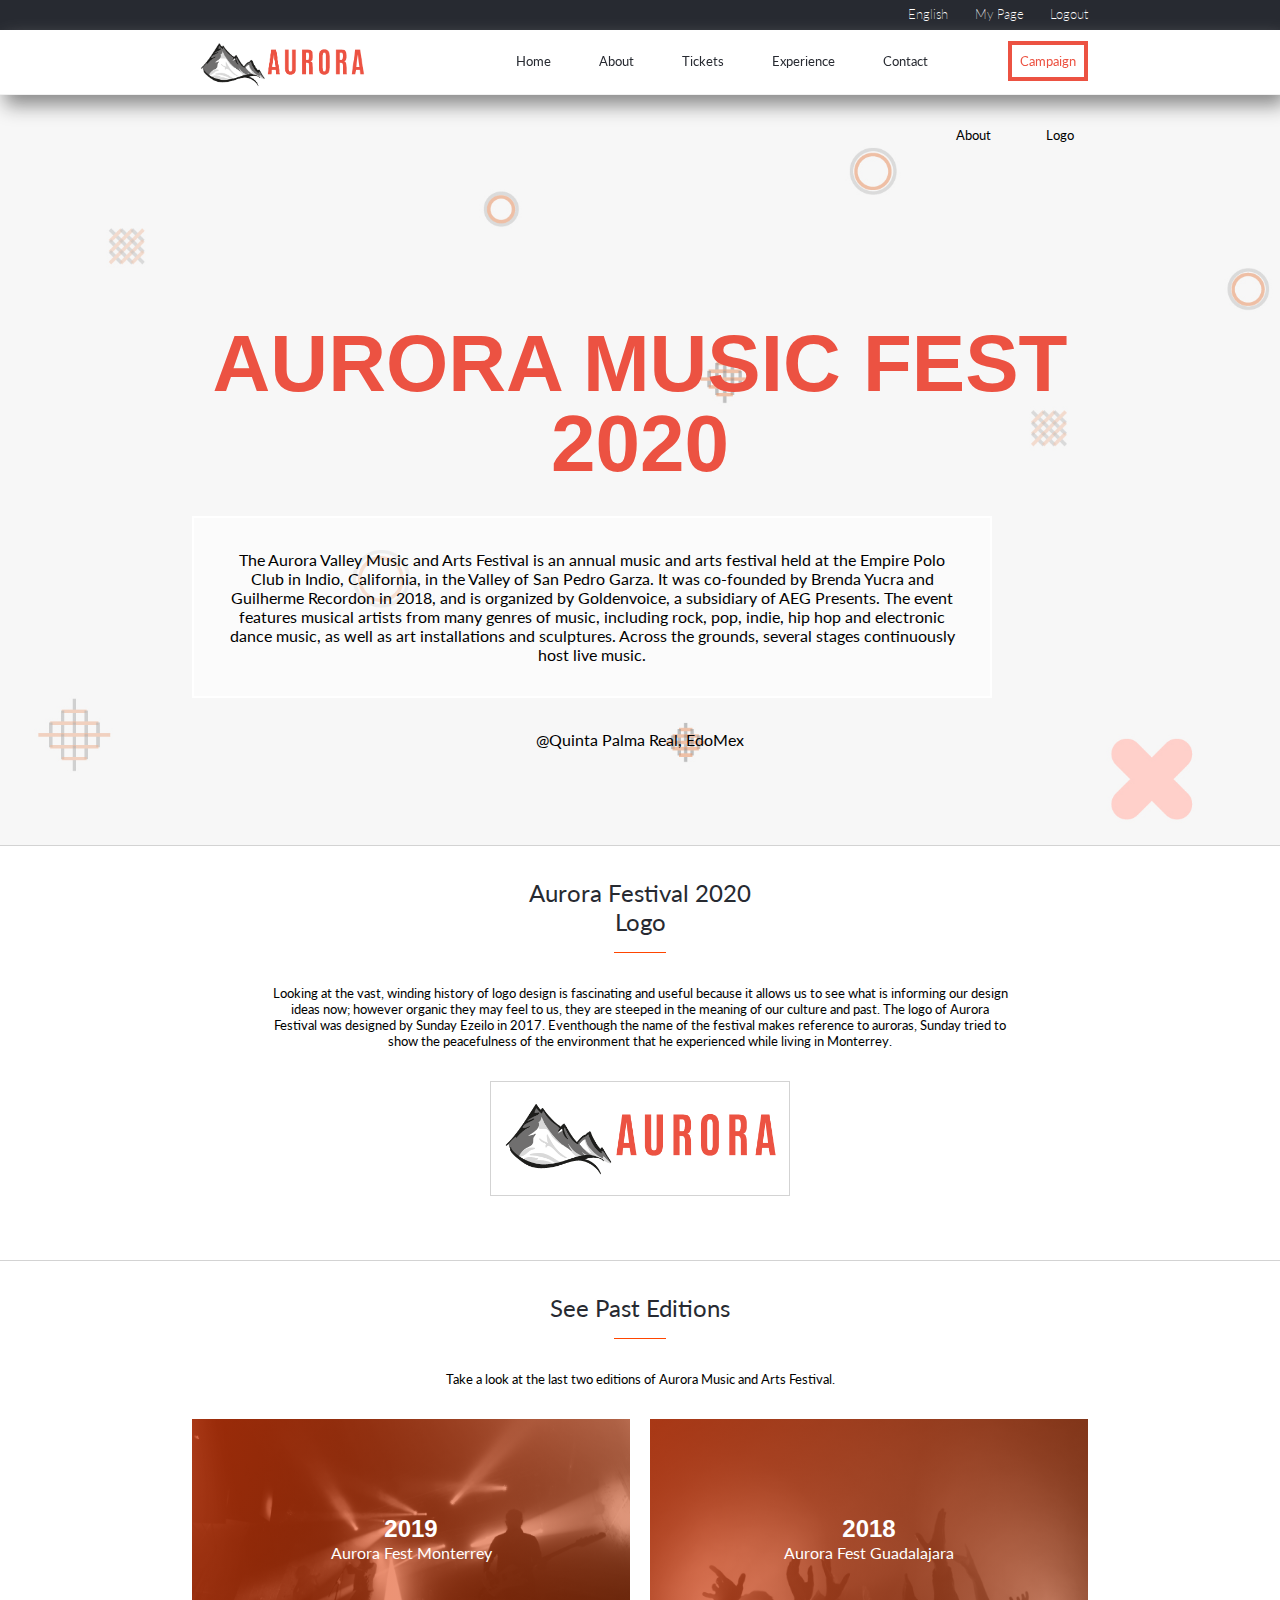
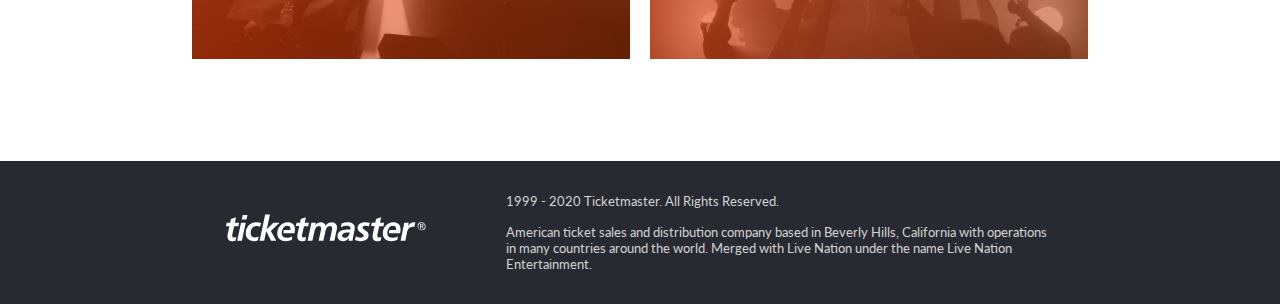
==== commit 97cdc09f: "Finished about page desktop display" ====
--- a/about.html
+++ b/about.html
@@ -47,13 +47,22 @@
   <main>
     <section class="hero about">
       <div class="hero-wrapper">
+        <div class="route">
+          <i class="fas fa-home"></i><i class="fas fa-chevron-right"></i><span>About</span><i class="fas fa-chevron-right"></i><span>Logo</span>
+        </div>
         <i class="fas fa-bars fa-3x"></i>
-        <div class="hero-inner">
+        <div class="hero-inner about">
 
-          <h1 class="big-text">AURORA MUSIC FEST 2020</h1>
+          <h1 class="big-text about">AURORA MUSIC FEST 2020</h1>
           <div class="exp">
-            <p>How would you know whats a real arts and music festival if you've never been to Aurora Music and Arts
-              Festival?</p>
+            <p>The Aurora Valley Music and Arts Festival is an
+              annual music and arts festival held at the Empire Polo Club in Indio, California, in the Valley
+              of San Pedro Garza. It was co-founded by Brenda Yucra and Guilherme Recordon in 2018, and is organized by
+              Goldenvoice, a subsidiary of AEG Presents. The event features musical artists from many genres of
+              music,
+              including rock, pop, indie, hip hop and electronic dance music, as well as art installations and
+              sculptures.
+              Across the grounds, several stages continuously host live music.</p>
           </div>
           <div class="date">
             <p>@Quinta Palma Real, EdoMex </p>
@@ -72,10 +81,12 @@
       <div class="about-logowrapper">
 
         <p class="about-logo-info">
-          American rock band formed Brandon Flowers (lead vocals,
-          keyboards, bass) and Dave Keuning (lead guitar, backing vocals). The current lineup of the band (as of
-          2020) was completed when Mark Stoermer (bass, rhythm guitar, backing vocals) and Ronnie Vannucci Jr.
-          (drums, percussion) joined in 2002.
+          Looking at the vast, winding history of logo design is fascinating and useful because it allows us to see what
+          is informing our design ideas now; however organic they may feel to us, they are steeped in the meaning of our
+          culture and past.
+          The logo of Aurora Festival was designed by Sunday Ezeilo in 2017. Eventhough the name of the festival makes
+          reference to auroras, Sunday tried to show the peacefulness of the environment that he experienced while
+          living in Monterrey.
         </p>
 
         <div class="about-logo img">
@@ -94,10 +105,7 @@
       <div class="about-logowrapper">
 
         <p class="about-logo-info">
-          American rock band formed Brandon Flowers (lead vocals,
-          keyboards, bass) and Dave Keuning (lead guitar, backing vocals). The current lineup of the band (as of
-          2020) was completed when Mark Stoermer (bass, rhythm guitar, backing vocals) and Ronnie Vannucci Jr.
-          (drums, percussion) joined in 2002.
+          Take a look at the last two editions of Aurora Music and Arts Festival.
         </p>
       </div>
       <div class="see-past-img">
@@ -109,7 +117,7 @@
           <h2>2018</h2>
           <p>Aurora Fest Guadalajara</p>
         </div>
-        </div>
+      </div>
       </div>
 
     </section>
--- a/style.css
+++ b/style.css
@@ -144,9 +144,29 @@
   position: relative;
 }
 
+.route {
+  position: absolute;
+  width: 200px;
+  display: flex;
+  align-items: center;
+  justify-content: space-around;
+  font-size: 0.8rem;
+  top: 2rem;
+  right: 0;
+  font-family: 'Lato', sans-serif;
+}
+
+.fa-chevron-right {
+  color: #ec5242;
+}
+
 .hero-inner {
   position: absolute;
   bottom: 6rem;
+}
+
+.hero-inner.about {
+  text-align: center;
 }
 
 .hero-wrapper h3 {
@@ -162,6 +182,12 @@
   font-size: 6rem;
   line-height: 5rem;
   max-width: 700px;
+}
+
+.big-text.about {
+  font-size: 5rem;
+  color: #ec5242;
+  max-width: initial;
 }
 
 .exp {
@@ -352,7 +378,7 @@
 
 /* See past */
 .see-past {
-  height: 600px;
+  height: 500px;
 }
 
 .see-past-img {
@@ -430,7 +456,7 @@
 }
 
 .footer.about {
-  background-color: #424242;
+  background-color: #272a31;
   color: #d3d3d3;
 }
 
@@ -446,6 +472,10 @@
 .footer-logo {
   width: 200px;
   fill: #424242;
+}
+
+.footer.about .footer-logo {
+  fill: white;
 }
 
 .footer-info {
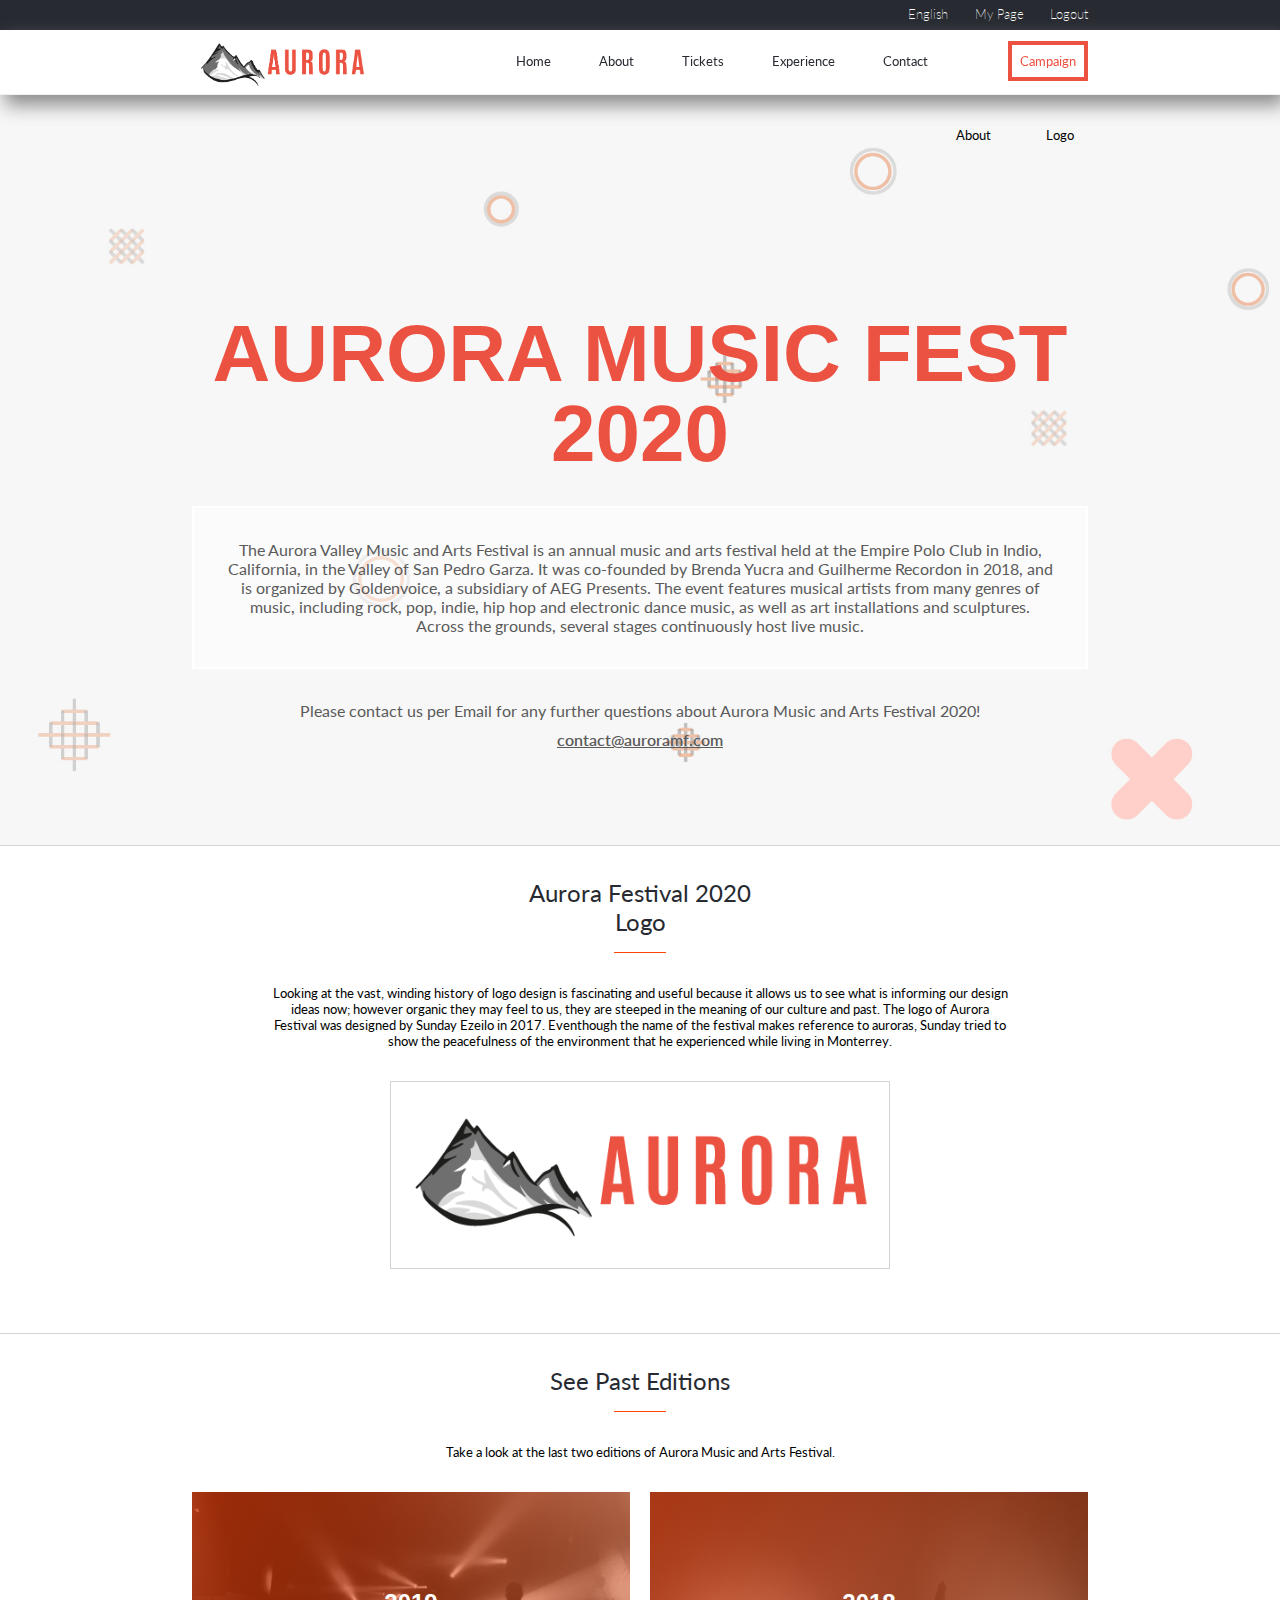
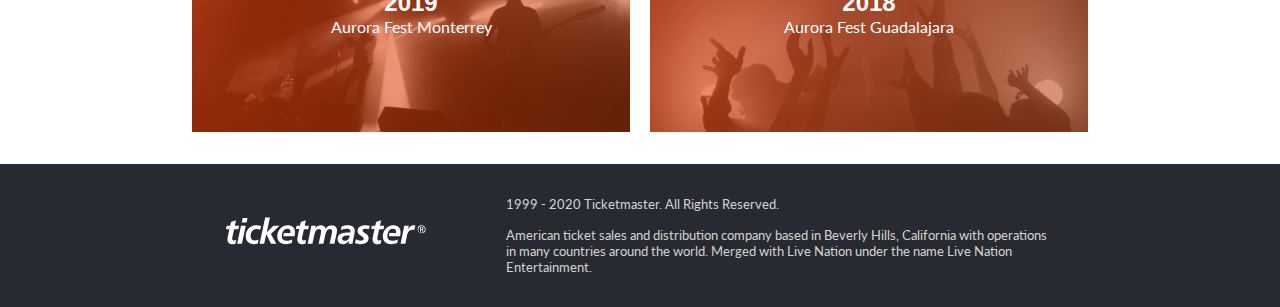
==== commit 5ce43fe2: "Finished about page mobile version" ====
--- a/about.html
+++ b/about.html
@@ -46,15 +46,16 @@
   </nav>
   <main>
     <section class="hero about">
-      <div class="hero-wrapper">
+      <div class="hero-wrapper about">
         <div class="route">
-          <i class="fas fa-home"></i><i class="fas fa-chevron-right"></i><span>About</span><i class="fas fa-chevron-right"></i><span>Logo</span>
+          <i class="fas fa-home"></i><i class="fas fa-chevron-right"></i><span>About</span><i
+            class="fas fa-chevron-right"></i><span>Logo</span>
         </div>
         <i class="fas fa-bars fa-3x"></i>
         <div class="hero-inner about">
-
+          <h3 class="hello-disappear">Hello, world!</h3>
           <h1 class="big-text about">AURORA MUSIC FEST 2020</h1>
-          <div class="exp">
+          <div class="exp about">
             <p>The Aurora Valley Music and Arts Festival is an
               annual music and arts festival held at the Empire Polo Club in Indio, California, in the Valley
               of San Pedro Garza. It was co-founded by Brenda Yucra and Guilherme Recordon in 2018, and is organized by
@@ -65,7 +66,8 @@
               Across the grounds, several stages continuously host live music.</p>
           </div>
           <div class="date">
-            <p>@Quinta Palma Real, EdoMex </p>
+            <p>Please contact us per Email for any further questions about Aurora Music and Arts Festival 2020!</p>
+            <p class="contact-mail">contact@auroramf.com</p>
           </div>
         </div>
       </div>
@@ -79,7 +81,6 @@
         <div class="bottomline"></div>
       </div>
       <div class="about-logowrapper">
-
         <p class="about-logo-info">
           Looking at the vast, winding history of logo design is fascinating and useful because it allows us to see what
           is informing our design ideas now; however organic they may feel to us, they are steeped in the meaning of our
@@ -107,7 +108,9 @@
         <p class="about-logo-info">
           Take a look at the last two editions of Aurora Music and Arts Festival.
         </p>
+
       </div>
+
       <div class="see-past-img">
         <div class="past-ed1">
           <h2>2019</h2>
@@ -117,7 +120,6 @@
           <h2>2018</h2>
           <p>Aurora Fest Guadalajara</p>
         </div>
-      </div>
       </div>
 
     </section>
--- a/style.css
+++ b/style.css
@@ -176,6 +176,10 @@
   margin-bottom: 2rem;
 }
 
+.hello-disappear {
+  display: none;
+}
+
 .big-text {
   margin: 2rem 0;
   color: #272a31;
@@ -198,9 +202,21 @@
   padding: 2rem;
 }
 
+.exp.about {
+  max-width: initial;
+}
+
 .date h2 {
   color: #ec5242;
   font-size: 2rem;
+}
+
+.contact-mail {
+  padding-top: 10px;
+  color: #272a31;
+  font-weight: 600;
+  text-decoration: underline;
+  cursor: pointer;
 }
 
 /* Program */
@@ -290,6 +306,10 @@
   display: none;
 }
 
+.hero-wrapper.about p {
+  color: #5a5a5a;
+}
+
 /* Line up */
 
 .line-up {
@@ -368,7 +388,7 @@
 
 .about-logo.img {
   border: 1px solid #d3d3d3;
-  max-width: 300px;
+  max-width: 500px;
   margin: 2rem auto;
 }
 
@@ -378,7 +398,7 @@
 
 /* See past */
 .see-past {
-  height: 500px;
+  padding-bottom: 2rem;
 }
 
 .see-past-img {
@@ -505,8 +525,20 @@
     top: 2rem;
   }
 
+  .route {
+    display: none;
+  }
+
   .hero-inner h3 {
     margin-bottom: 1rem;
+  }
+
+  .hero-inner.about {
+    margin-top: 2rem;
+  }
+
+  .hello-disappear {
+    display: block;
   }
 
   .big-text {
@@ -515,9 +547,18 @@
     margin: 0;
   }
 
+  .big-text.about {
+    font-size: 10vw;
+    line-height: 4rem;
+  }
+
   .exp {
     font-size: 1em;
     margin: 1rem 0;
+  }
+
+  .exp.about {
+    font-size: 12px;
   }
 
   .date h2 {
@@ -568,6 +609,18 @@
     cursor: pointer;
   }
 
+  /* About Logo Mobile */
+  .about-logowrapper {
+    width: 100%;
+  }
+
+  /* Past Editions Mobile */
+
+  .see-past-img {
+    width: 90%;
+    grid-template-columns: 1fr;
+  }
+
   /* Line up Mobile */
 
   .lineup-wrapper {
@@ -626,6 +679,10 @@
     padding-left: 2rem;
   }
 
+  .footer-box {
+    width: 90%;
+  }
+
   .ticketmaster-info {
     display: none;
   }
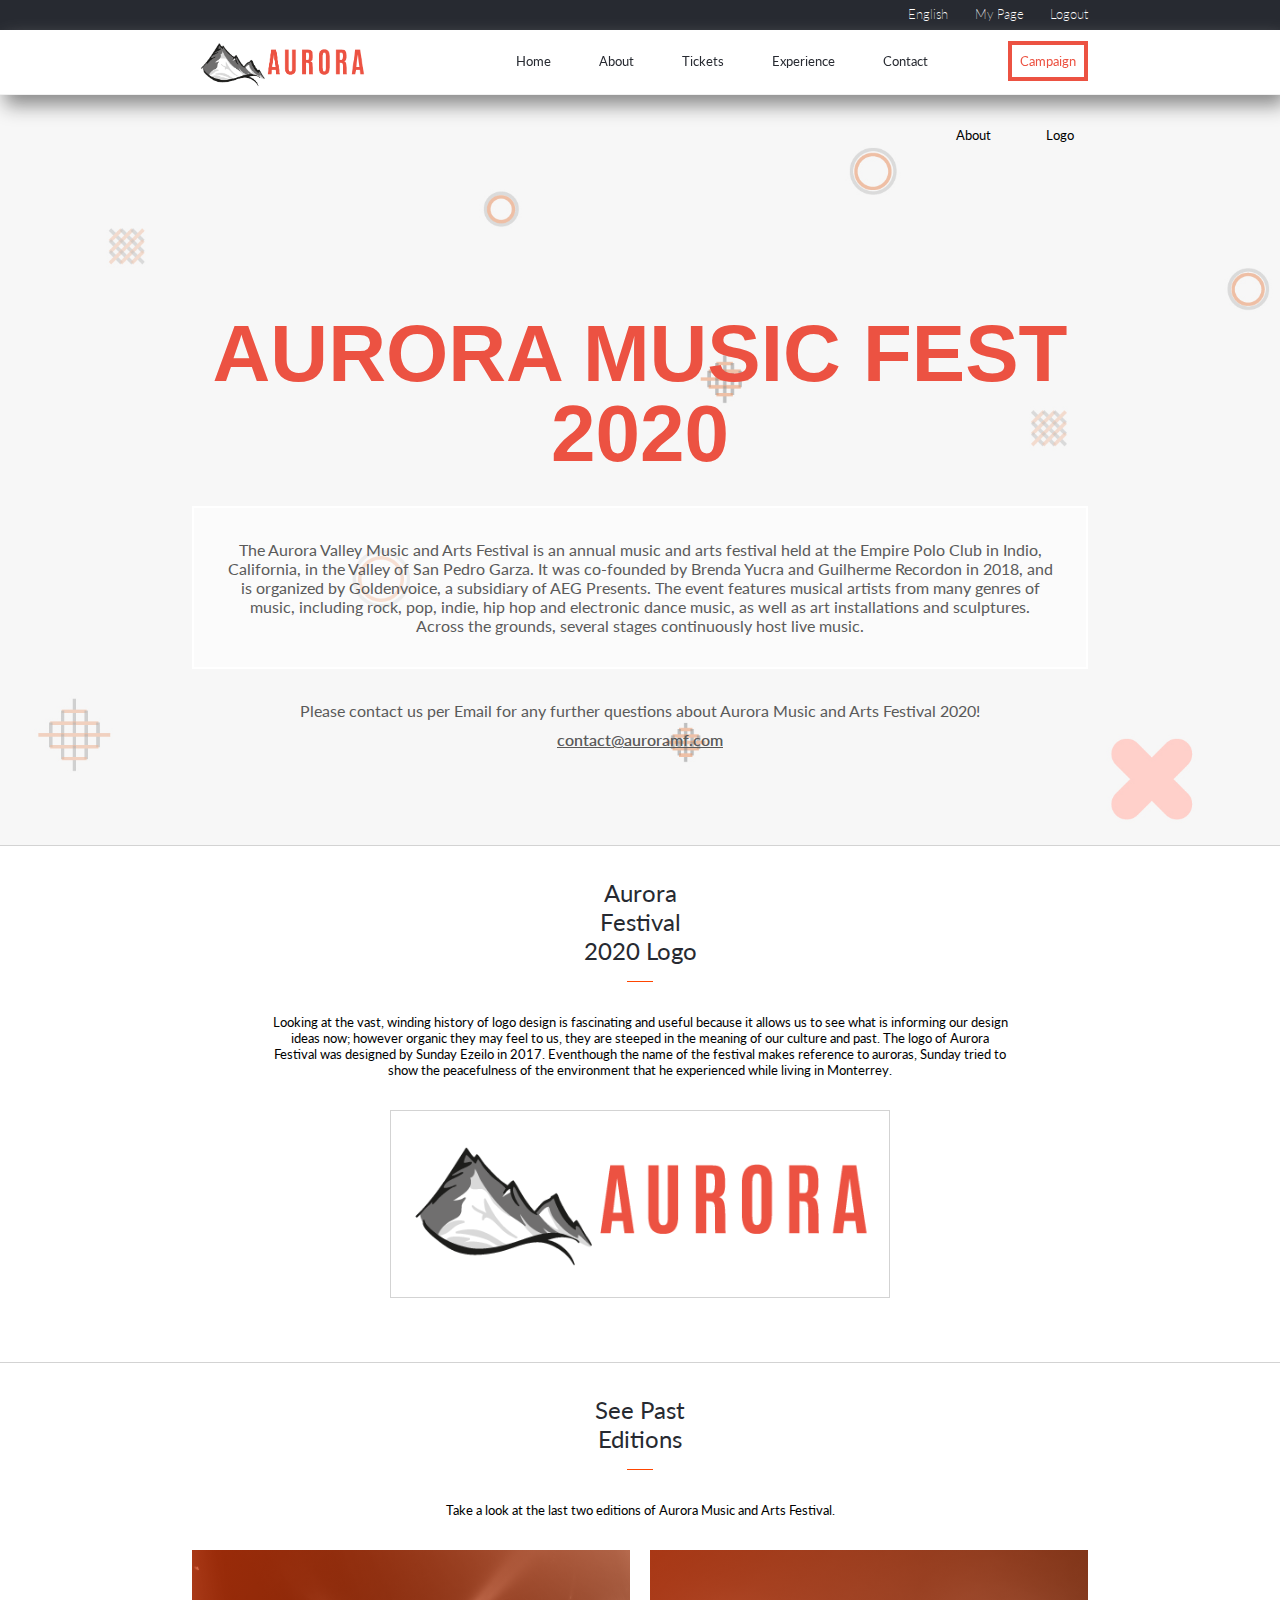
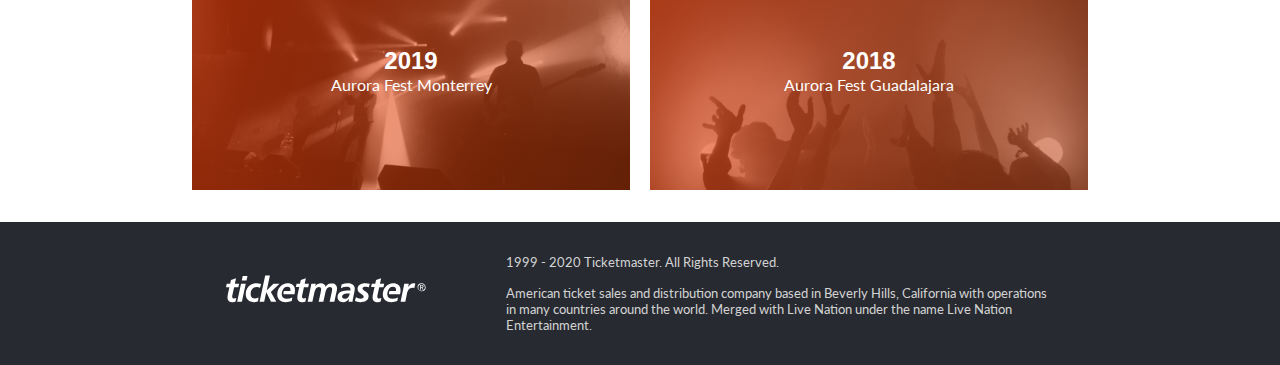
==== commit 5fefa75e: "Added preview video to READ ME file" ====
--- a/about.html
+++ b/about.html
@@ -34,9 +34,9 @@
       </div>
       <div class="site-sections">
         <ul class="s-list">
-          <li><a href="" class="sl-item">Home</a></li>
-          <li><a href="" class="sl-item">About</a></li>
-          <li><a href="" class="sl-item">Tickets</a></li>
+          <li><a href="index.html" class="sl-item">Home</a></li>
+          <li><a href="about.html" class="sl-item">About</a></li>
+          <li><a href="tickets.html" class="sl-item">Tickets</a></li>
           <li><a href="#" class="sl-item">Experience</a></li>
           <li><a href="#" class="sl-item">Contact</a></li>
           <li><a href="#" class="sl-item campaign">Campaign</a></li>
@@ -112,14 +112,14 @@
       </div>
 
       <div class="see-past-img">
-        <div class="past-ed1">
+        <a href="#" class="past-ed1">
           <h2>2019</h2>
           <p>Aurora Fest Monterrey</p>
-        </div>
-        <div class="past-ed1 two">
+        </a>
+        <a href="#" class="past-ed1 two">
           <h2>2018</h2>
           <p>Aurora Fest Guadalajara</p>
-        </div>
+        </a>
       </div>
 
     </section>
--- a/style.css
+++ b/style.css
@@ -55,6 +55,7 @@
 .socials {
   float: right;
   margin: 0 2rem;
+  cursor: pointer;
 }
 
 .socials i {
@@ -133,6 +134,16 @@
   height: 750px;
 }
 
+.ghost-title {
+  display: none;
+}
+
+.hero.tickets {
+  height: 50px;
+  background-image: none;
+  background-color: #f5f5f5;
+}
+
 .hero.about {
   background-image: url(img/hero5b.jpg);
 }
@@ -169,7 +180,7 @@
   text-align: center;
 }
 
-.hero-wrapper h3 {
+.hello {
   color: #ec5242;
   font-size: 2rem;
   font-weight: 400;
@@ -219,6 +230,92 @@
   cursor: pointer;
 }
 
+.tickets-step {
+  margin: 0 auto;
+  margin-top: 2rem;
+  border: 1px solid #d3d3d3;
+  padding: 1rem 0;
+  border-radius: 30px;
+  width: 50%;
+}
+
+.tickets-step span {
+  color: #ec5242;
+}
+
+.fa-square-full {
+  color: #ec5242;
+  font-size: 0.5rem;
+  transform: rotateZ(45deg);
+}
+
+.tickets-tablewrapper {
+  margin: 2rem;
+  border: 1px dashed rgb(96, 142, 240);
+  padding: 1rem;
+  overflow-x: auto;
+}
+
+.tickets-table {
+  border: 1px dashed #ec5242;
+  width: 100%;
+  font-family: 'Lato', sans-serif;
+}
+
+th,
+td {
+  padding: 2rem;
+}
+
+.top-row {
+  background-color: #ebebeb;
+}
+
+.nth-row {
+  background-color: white;
+}
+
+.price {
+  color: #ec5242;
+}
+
+.radiobtn {
+  padding-top: 1rem;
+  display: block;
+}
+
+.wristbands {
+  border: 1px solid #d3d3d3;
+  margin-top: 2rem;
+  margin-bottom: 2rem;
+}
+
+.wristband-top {
+  background-color: #ebebeb;
+  height: 50px;
+}
+
+.wristband-bottom {
+  background-color: #fff;
+  padding: 2rem 0;
+}
+
+.wristband-select {
+  width: 70%;
+  margin: 0 auto;
+  display: flex;
+  justify-content: space-between;
+  align-items: center;
+  font-family: 'Lato', sans-serif;
+  font-size: 15px;
+}
+
+.radiobtn.wristbands {
+  display: inline-block;
+  border: none;
+  margin-left: 1rem;
+}
+
 /* Program */
 
 .program {
@@ -242,7 +339,7 @@
 }
 
 .title-wrapper {
-  width: 20%;
+  width: 10%;
   margin: 0 auto;
 }
 
@@ -306,6 +403,16 @@
   display: none;
 }
 
+.program-btn.wristbands {
+  display: block;
+  margin: 0 auto;
+  padding: 30px 60px;
+}
+
+.program-btn:hover {
+  cursor: pointer;
+}
+
 .hero-wrapper.about p {
   color: #5a5a5a;
 }
@@ -375,6 +482,11 @@
 .about-logo {
   border-top: 1px solid #d3d3d3;
   border-bottom: 1px solid #d3d3d3;
+}
+
+.about-logo.tickets {
+  border-top: none;
+  background-color: #f5f5f5;
 }
 
 .about-logowrapper {
@@ -529,16 +641,15 @@
     display: none;
   }
 
-  .hero-inner h3 {
-    margin-bottom: 1rem;
-  }
-
   .hero-inner.about {
     margin-top: 2rem;
   }
 
   .hello-disappear {
     display: block;
+    color: #ec5242;
+    font-size: 1.4rem;
+    margin-bottom: 2rem;
   }
 
   .big-text {
@@ -605,10 +716,6 @@
     margin: 0 auto;
   }
 
-  .program-btn:hover {
-    cursor: pointer;
-  }
-
   /* About Logo Mobile */
   .about-logowrapper {
     width: 100%;
@@ -619,6 +726,30 @@
   .see-past-img {
     width: 90%;
     grid-template-columns: 1fr;
+  }
+
+  /* Tickets Mobile */
+
+  .tickets-tablewrapper {
+    overflow-x: auto;
+  }
+
+  .wristband-select {
+    width: 100%;
+    margin: 0 auto;
+    flex-direction: column;
+  }
+
+  .about-logowrapper.tickets {
+    padding: 2rem 0;
+  }
+
+  .program-btn.wristbands {
+    padding: 30px 25px;
+  }
+
+  .tickets-step {
+    width: 90%;
   }
 
   /* Line up Mobile */
